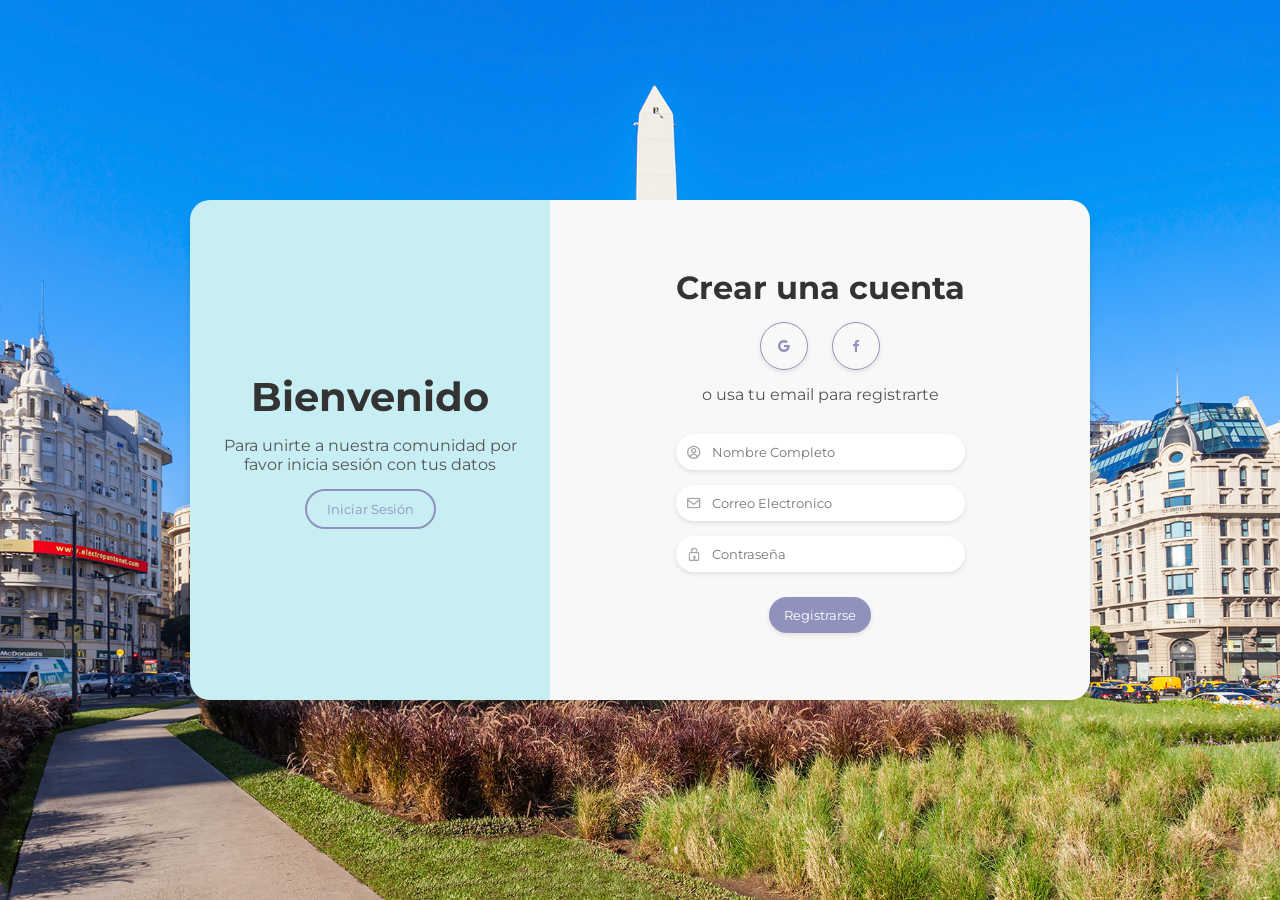
==== Login-Register/index.html @ e2825b67 "Se agregan cosas en el main" ====
<!DOCTYPE html>
<html lang="es">
<head>
    <meta charset="UTF-8">
    <meta name="viewport" content="width=device-width, initial-scale=1.0">
    <link rel="preconnect" href="https://fonts.googleapis.com">
    <link rel="preconnect" href="https://fonts.gstatic.com" crossorigin>
    <link href="https://fonts.googleapis.com/css2?family=Montserrat:wght@300;400;600;700&display=swap" rel="stylesheet">
    <link href='https://unpkg.com/boxicons@2.1.4/css/boxicons.min.css' rel='stylesheet'>
    <link rel="stylesheet" href="style.css">
    <title>Document</title>
</head>
<body>
    <div class="container-form register">
        <div class="information">
            <div class="info-childs">
                <h2>Bienvenido</h2>
                <p>Para unirte a nuestra comunidad por favor inicia sesión con tus datos</p>
                <input type="button" value="Iniciar Sesión" id="sign-in">
            </div>
        </div>
        <div class="form-information">
            <div class="form-information-childs">
                <h2>Crear una cuenta</h2>
                <div class="icons">
                    <i class='bx bxl-google'></i>
                    <i class='bx bxl-facebook' ></i>
                </div>
                <p>o usa tu email para registrarte</p>
                <form class="form">
                    <label>
                        <i class='bx bx-user-circle' ></i>
                        <input type="text" placeholder="Nombre Completo">
                    </label>
                    <label>
                        <i class='bx bx-envelope' ></i>
                        <input type="email" placeholder="Correo Electronico">
                    </label>
                    <label>
                        <i class='bx bx-lock' ></i>
                        <input type="password" placeholder="Contraseña">
                    </label>
                    <input type="submit" value="Registrarse">
                </form>
            </div>
        </div>
    </div>




    <div class="container-form login hide">
        <div class="information">
            <div class="info-childs">
                <h2>Bienvenido nuevamente</h2>
                <p>Si todavia no tenes una cuenta por favor registrese aca</p>
                <input type="button" value="Registrarse" id="sign-up">
            </div>
        </div>
        <div class="form-information">
            <div class="form-information-childs">
                <h2>Iniciar Sesión</h2>
                <div class="icons">
                    <i class='bx bxl-google'></i>
                    <i class='bx bxl-facebook' ></i>
                </div>
                <p>o inicia sesión con una cuenta</p>
                <form class="form">
                    <label>
                        <i class='bx bx-envelope' ></i>
                        <input type="email" placeholder="Correo Electronico">
                    </label>
                    <label>
                        <i class='bx bx-lock' ></i>
                        <input type="password" placeholder="Contraseña">
                    </label>
                    <input type="submit" value="Iniciar sesión">
                </form>
            </div>
        </div>
    </div>
    <script src="script.js"></script>
</body>
</html>
---- Login-Register/style.css ----
*{
    padding: 0;
    margin: 0;
    box-sizing: border-box;
    font-family: 'Montserrat', sans-serif;
}

body {
    display: flex;
    align-items: center;
    justify-content: center;
    height: 100vh;
    background-image: url(../img/2.jpg);
    background-size: cover;
}


.container-form{
    display: flex;
    border-radius: 20px;
    box-shadow: 0 5px 7px rgba(0, 0, 0, .1);
    height: 500px;
    max-width: 900px;
    transition: all 1s ease;
    margin: 10px;
}

.information {
    width: 40%;
    display: flex;
    align-items: center;
    text-align: center;
    background-color: #c7eef3;
    border-top-left-radius: 20px;
    border-bottom-left-radius: 20px;
}

.info-childs {
    width: 100%;
    padding: 0 30px;
}

.info-childs h2 {
    font-size: 2.5rem;
    color: #333;
}

.info-childs p {
    margin: 15px 0;
    color: #555;
}

.info-childs input {
    background-color: transparent;
    outline: none;
    border: solid 2px #9191bd;
    border-radius: 20px;
    padding: 10px 20px;
    color: #9191bd;
    cursor: pointer;
    transition: background-color -3s ease;
}

.info-childs input:hover {
    background-color: #9191bd;
    border: none;
    color: white;
    box-shadow: 0 2px 5px rgba(0, 0, 0, .1);
}

.form-information {
    display: flex;
    align-items: center;
    justify-content: center;
    width: 60%;
    text-align: center;
    background-color: #f8f8f8;
    border-top-right-radius: 20px;
    border-bottom-right-radius: 20px;
}

.form-information-childs {
    padding: 0 30px;
}

.form-information-childs h2 {
    color: #333;
    font-size: 2rem;
}

.form-information-childs p {
    color: #555;
}

.icons {
    margin: 15px 0;
}

.icons i {
    border-radius: 50%;
    padding: 15px;
    cursor: pointer;
    margin: 0 10px;
    color: #9191bd;
    transition: background-color 0.3s ease;
    box-shadow: 0 2px 5px rgba(0, 0, 0, .1);
    border: solid thin #9191bd;
}

.icons i:hover {
    background-color: #c7c7f3;
    color: #fff;
}

.form {
    margin: 30px 0 0;

}

.form label {
    display: flex;
    align-items: center;
    margin-bottom: 15px;
    border-radius: 20px;
    padding: 0 10px;
    background-color: #fff;
    box-shadow: 0 2px 5px rgba(0, 0, 0, .1);
}

.form label input {
    width: 100%;
    padding: 10px;
    background-color: #fff;
    border: none;
    outline: none;
    border-radius: 20px;
    color: #333;
}

.form label i {
    color: #a7a7a7;
}

.form input[type="submit"] {
    background-color: #9191bd;
    color: #fff;
    border-radius: 20px;
    border: none;
    padding: 10px 15px;
    cursor: pointer;
    margin-top: 10px;
    box-shadow: 0 2px 5px rgba(0, 0, 0, .1);
}

.form input[type="submit"]:hover {
    background-color: #7a7a7a;
}

.hide {
    position: absolute;
    transform: translateY(-300%);
}

/*RESPONSIVE FORM */

@media screen and (max-width:750px){
    html{
        font-size: 12px;
    }
    
}
@media screen and (max-width:580px){
    html{
        font-size: 10px;
    }
    .container-form {
        height: auto;
        flex-direction: column;
    }
    .information{
        width: 100%;
        padding: 20px;
        border-top-left-radius: 20px;
        border-top-right-radius: 20px;
        border-bottom-left-radius: 0px;
        border-bottom-right-radius: 0;
    }
    .form-information{
        width: 100%;
        padding: 20px;
        border-bottom-left-radius: 20px;
        border-top-right-radius: 0;
    }
}
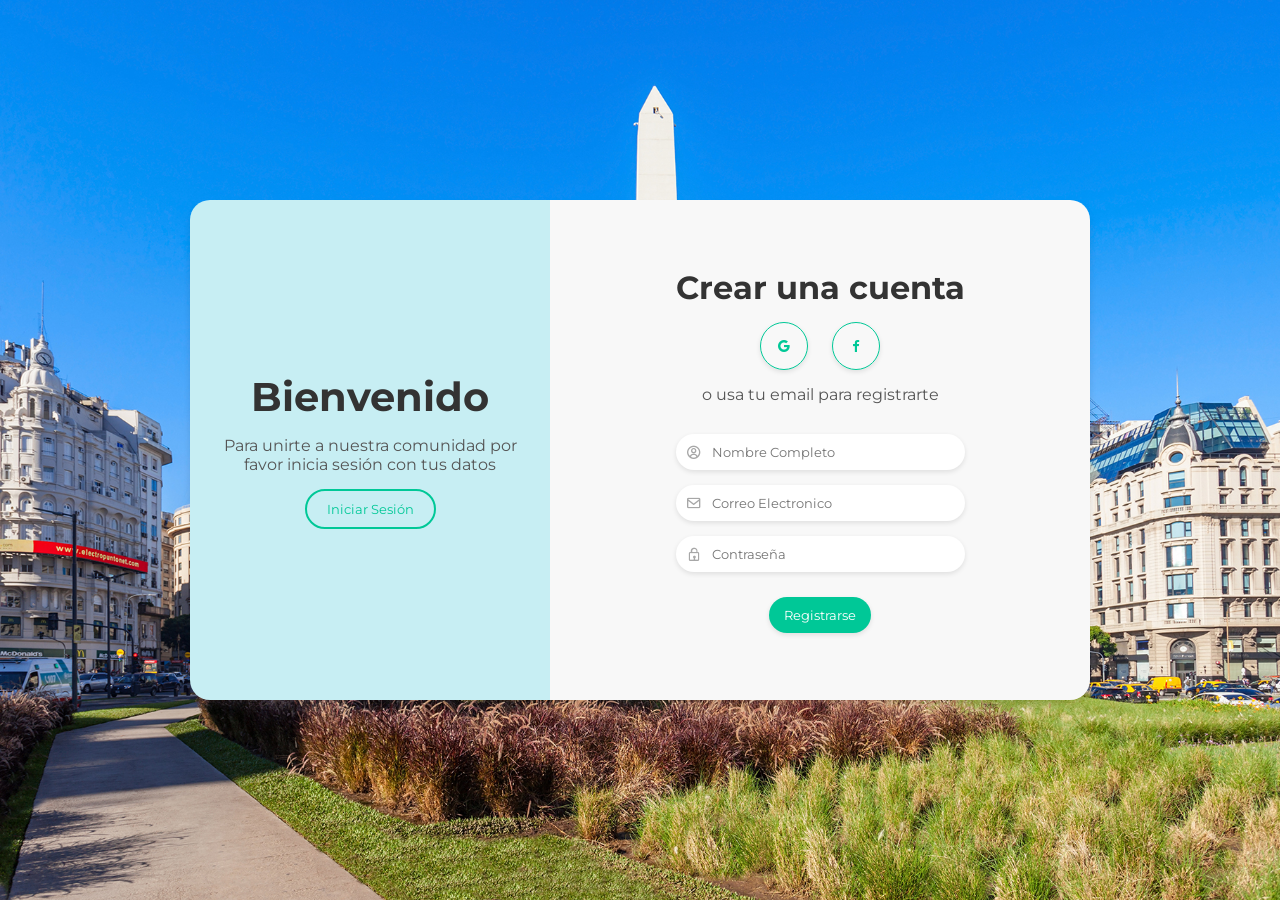
==== commit 9ada4240: "Final" ====
--- a/Login-Register/index.html
+++ b/Login-Register/index.html
@@ -1,5 +1,6 @@
 <!DOCTYPE html>
 <html lang="es">
+
 <head>
     <meta charset="UTF-8">
     <meta name="viewport" content="width=device-width, initial-scale=1.0">
@@ -10,6 +11,7 @@
     <link rel="stylesheet" href="style.css">
     <title>Document</title>
 </head>
+
 <body>
     <div class="container-form register">
         <div class="information">
@@ -24,20 +26,20 @@
                 <h2>Crear una cuenta</h2>
                 <div class="icons">
                     <i class='bx bxl-google'></i>
-                    <i class='bx bxl-facebook' ></i>
+                    <i class='bx bxl-facebook'></i>
                 </div>
                 <p>o usa tu email para registrarte</p>
                 <form class="form">
                     <label>
-                        <i class='bx bx-user-circle' ></i>
+                        <i class='bx bx-user-circle'></i>
                         <input type="text" placeholder="Nombre Completo">
                     </label>
                     <label>
-                        <i class='bx bx-envelope' ></i>
+                        <i class='bx bx-envelope'></i>
                         <input type="email" placeholder="Correo Electronico">
                     </label>
                     <label>
-                        <i class='bx bx-lock' ></i>
+                        <i class='bx bx-lock'></i>
                         <input type="password" placeholder="Contraseña">
                     </label>
                     <input type="submit" value="Registrarse">
@@ -62,16 +64,16 @@
                 <h2>Iniciar Sesión</h2>
                 <div class="icons">
                     <i class='bx bxl-google'></i>
-                    <i class='bx bxl-facebook' ></i>
+                    <i class='bx bxl-facebook'></i>
                 </div>
                 <p>o inicia sesión con una cuenta</p>
                 <form class="form">
                     <label>
-                        <i class='bx bx-envelope' ></i>
+                        <i class='bx bx-envelope'></i>
                         <input type="email" placeholder="Correo Electronico">
                     </label>
                     <label>
-                        <i class='bx bx-lock' ></i>
+                        <i class='bx bx-lock'></i>
                         <input type="password" placeholder="Contraseña">
                     </label>
                     <input type="submit" value="Iniciar sesión">
@@ -81,4 +83,5 @@
     </div>
     <script src="script.js"></script>
 </body>
+
 </html>
--- a/Login-Register/style.css
+++ b/Login-Register/style.css
@@ -13,8 +13,7 @@
     background-image: url(../img/2.jpg);
     background-size: cover;
 }
-
-
+/*FORMULARIO */
 .container-form{
     display: flex;
     border-radius: 20px;
@@ -53,16 +52,16 @@
 .info-childs input {
     background-color: transparent;
     outline: none;
-    border: solid 2px #9191bd;
+    border: solid 2px #00C897;
     border-radius: 20px;
     padding: 10px 20px;
-    color: #9191bd;
+    color: #00C897;
     cursor: pointer;
     transition: background-color -3s ease;
 }
 
 .info-childs input:hover {
-    background-color: #9191bd;
+    background-color: #00C897;
     border: none;
     color: white;
     box-shadow: 0 2px 5px rgba(0, 0, 0, .1);
@@ -101,14 +100,14 @@
     padding: 15px;
     cursor: pointer;
     margin: 0 10px;
-    color: #9191bd;
+    color: #00C897;
     transition: background-color 0.3s ease;
     box-shadow: 0 2px 5px rgba(0, 0, 0, .1);
-    border: solid thin #9191bd;
+    border: solid thin #00C897;
 }
 
 .icons i:hover {
-    background-color: #c7c7f3;
+    background-color: #00C897;
     color: #fff;
 }
 
@@ -142,7 +141,7 @@
 }
 
 .form input[type="submit"] {
-    background-color: #9191bd;
+    background-color: #00C897;
     color: #fff;
     border-radius: 20px;
     border: none;
@@ -191,4 +190,4 @@
         border-bottom-left-radius: 20px;
         border-top-right-radius: 0;
     }
-}+}
